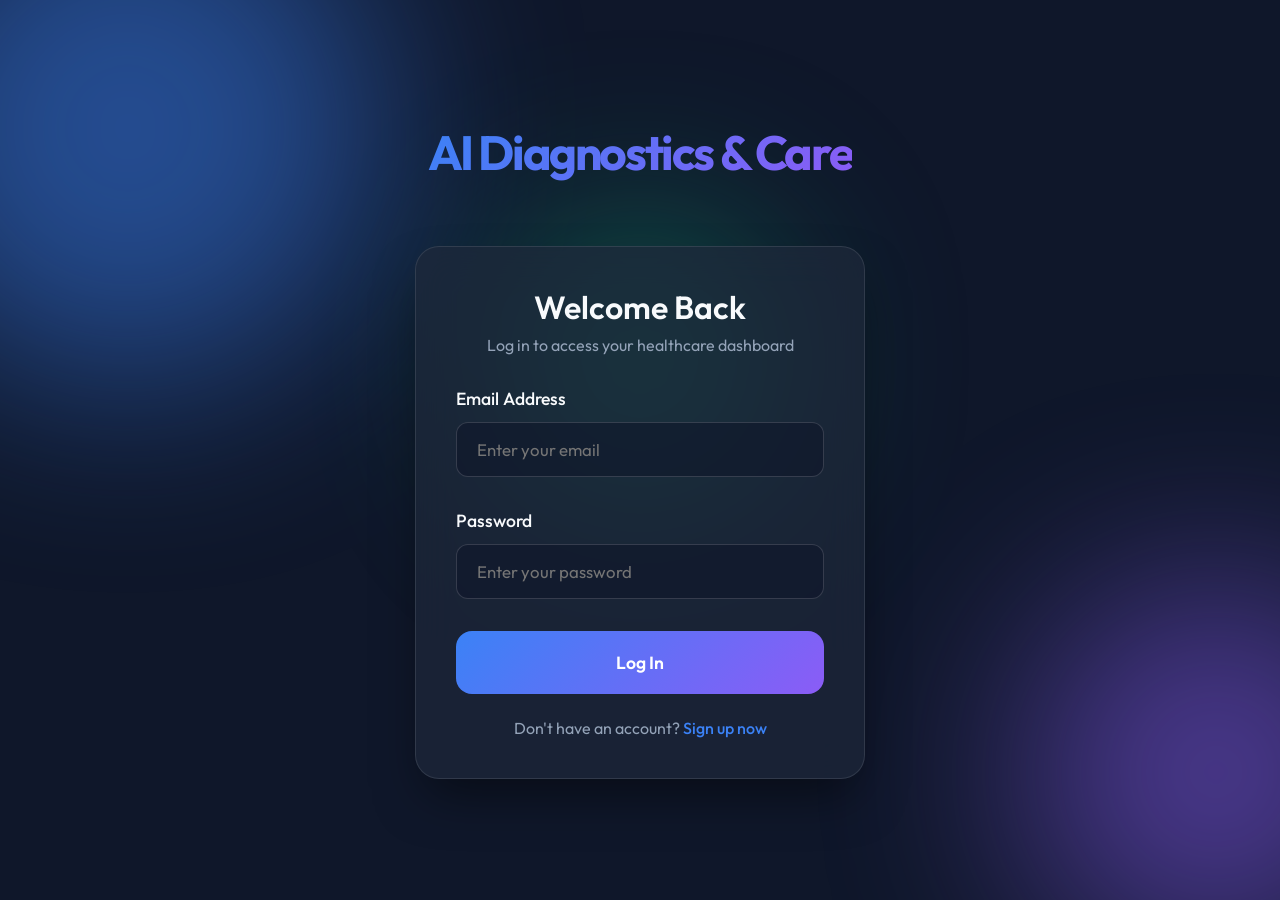
==== Frontend/auth.html @ 9ebc0447 "Initial commit: Medical AI project setup" ====
<!DOCTYPE html>
<html lang="en">

<head>
    <meta charset="UTF-8">
    <meta name="viewport" content="width=device-width, initial-scale=1.0">
    <title>Authentication - AI Healthcare</title>
    <link href="https://fonts.googleapis.com/css2?family=Outfit:wght@300;400;500;600;700&display=swap" rel="stylesheet">
    <link rel="stylesheet" href="styles.css">
</head>

<body>
    <div class="background-globes">
        <div class="globe globe-1"></div>
        <div class="globe globe-2"></div>
        <div class="globe globe-3"></div>
    </div>

    <main class="app-container auth-container">
        <div class="app-header">
            <h1>AI Diagnostics & Care</h1>
        </div>
        <div class="auth-card-wrap">
            <!-- Login -->
            <div class="card auth-card fade-in" id="login-card">
                <div class="auth-header">
                    <h2>Welcome Back</h2>
                    <p>Log in to access your healthcare dashboard</p>
                </div>
                <form id="login-form">
                    <div id="login-error" class="error-text hidden"></div>
                    <div class="input-group">
                        <label for="login-email">Email Address</label>
                        <input type="email" id="login-email" class="auth-input" placeholder="Enter your email"
                            required autocomplete="off">
                    </div>
                    <div class="input-group">
                        <label for="login-password">Password</label>
                        <input type="password" id="login-password" class="auth-input" placeholder="Enter your password"
                            required>
                    </div>
                    <button type="submit" class="primary-btn glow-effect mt-2" id="login-btn">
                        <span class="btn-text">Log In</span>
                        <div class="loader hidden" id="login-loader"></div>
                    </button>
                    <p class="auth-switch">Don't have an account? <span class="link-text" id="show-signup">Sign up
                            now</span></p>
                </form>
            </div>

            <!-- Sign Up -->
            <div class="card auth-card hidden slide-up" id="signup-card">
                <div class="auth-header">
                    <h2>Create Account</h2>
                    <p>Join us for AI-powered diagnostics</p>
                </div>
                <form id="signup-form">
                    <div id="signup-error" class="error-text hidden"></div>
                    <div class="input-group">
                        <label for="signup-full-name">Full Name</label>
                        <input type="text" id="signup-full-name" class="auth-input" placeholder="Enter your full name"
                            required autocomplete="off">
                    </div>
                    <div class="input-group">
                        <label for="signup-email">Email Address</label>
                        <input type="email" id="signup-email" class="auth-input" placeholder="Enter your email"
                            required autocomplete="off">
                    </div>
                    <div class="input-group">
                        <label for="signup-phone">Phone Number (Optional)</label>
                        <input type="tel" id="signup-phone" class="auth-input" placeholder="e.g. +1 234 567 890">
                    </div>
                    <div class="input-group">
                        <label for="signup-password">Password</label>
                        <input type="password" id="signup-password" class="auth-input" placeholder="Create a password"
                            required>
                    </div>
                    <button type="submit" class="primary-btn glow-effect mt-2" id="signup-btn">
                        <span class="btn-text">Sign Up</span>
                        <div class="loader hidden" id="signup-loader"></div>
                    </button>
                    <p class="auth-switch">Already have an account? <span class="link-text" id="show-login">Log
                            in</span></p>
                </form>
            </div>
        </div>
    </main>

    <script src="auth.js"></script>
</body>

</html>
---- Frontend/styles.css ----
:root {
    --bg-color: #0f172a;
    --card-bg: rgba(30, 41, 59, 0.7);
    --card-border: rgba(255, 255, 255, 0.1);
    --text-primary: #f8fafc;
    --text-secondary: #94a3b8;
    --accent-primary: #3b82f6;
    --accent-hover: #2563eb;
    --accent-gradient: linear-gradient(135deg, #3b82f6 0%, #8b5cf6 100%);
    --success-gradient: linear-gradient(135deg, #10b981 0%, #059669 100%);
    --input-bg: rgba(15, 23, 42, 0.6);
    --input-border: rgba(255, 255, 255, 0.15);
    --input-focus: #3b82f6;
    --ai-msg-bg: rgba(59, 130, 246, 0.15);
    --user-msg-bg: rgba(139, 92, 246, 0.2);
}

* {
    box-sizing: border-box;
    margin: 0;
    padding: 0;
}

body {
    font-family: 'Outfit', -apple-system, BlinkMacSystemFont, 'Segoe UI', Roboto, Helvetica, Arial, sans-serif;
    background-color: var(--bg-color);
    color: var(--text-primary);
    min-height: 100vh;
    display: flex;
    justify-content: center;
    align-items: center;
    position: relative;
    overflow-x: hidden;
    padding: 2rem;
}

/* Background Animations */
.background-globes {
    position: fixed;
    top: 0;
    left: 0;
    width: 100vw;
    height: 100vh;
    z-index: -1;
    overflow: hidden;
    pointer-events: none;
}

.globe {
    position: absolute;
    border-radius: 50%;
    filter: blur(100px);
    opacity: 0.5;
    animation: float 20s infinite ease-in-out alternate;
}

.globe-1 {
    width: 40vw;
    height: 40vw;
    background: #3b82f6;
    top: -10vw;
    left: -10vw;
    animation-delay: 0s;
}

.globe-2 {
    width: 30vw;
    height: 30vw;
    background: #8b5cf6;
    bottom: -5vw;
    right: -10vw;
    animation-delay: -5s;
}

.globe-3 {
    width: 20vw;
    height: 20vw;
    background: #10b981;
    top: 40%;
    left: 50%;
    transform: translate(-50%, -50%);
    animation-delay: -10s;
}

@keyframes float {
    0% { transform: translate(0, 0) scale(1); }
    100% { transform: translate(30px, 50px) scale(1.1); }
}

/* Main Container */
.app-container {
    width: 100%;
    max-width: 800px;
    display: flex;
    flex-direction: column;
    gap: 2rem;
    z-index: 1;
}

.app-header {
    text-align: center;
    margin-bottom: 1rem;
}

.app-header h1 {
    font-size: 3rem;
    font-weight: 700;
    background: var(--accent-gradient);
    -webkit-background-clip: text;
    -webkit-text-fill-color: transparent;
    margin-bottom: 1rem;
    letter-spacing: -0.05em;
}

.app-header p {
    font-size: 1.1rem;
    color: var(--text-secondary);
    max-width: 600px;
    margin: 0 auto;
    line-height: 1.6;
}

/* Cards */
.card {
    background: var(--card-bg);
    backdrop-filter: blur(20px);
    -webkit-backdrop-filter: blur(20px);
    border: 1px solid var(--card-border);
    border-radius: 24px;
    padding: 2.5rem;
    box-shadow: 0 25px 50px -12px rgba(0, 0, 0, 0.5);
    transition: all 0.3s ease;
}

.fade-in {
    animation: fadeIn 0.8s ease-out forwards;
}

.slide-up {
    animation: slideUp 0.6s ease-out forwards;
}

@keyframes fadeIn {
    from { opacity: 0; }
    to { opacity: 1; }
}

@keyframes slideUp {
    from { opacity: 0; transform: translateY(20px); }
    to { opacity: 1; transform: translateY(0); }
}

/* Input Styles */
.input-group {
    display: flex;
    flex-direction: column;
    gap: 0.75rem;
    margin-bottom: 2rem;
}

.input-group label {
    font-size: 1.1rem;
    font-weight: 500;
    color: var(--text-primary);
}

textarea {
    width: 100%;
    min-height: 150px;
    background: var(--input-bg);
    border: 1px solid var(--input-border);
    border-radius: 16px;
    padding: 1.25rem;
    color: var(--text-primary);
    font-family: inherit;
    font-size: 1.05rem;
    line-height: 1.6;
    resize: vertical;
    transition: all 0.3s ease;
}

textarea:focus, input:focus {
    outline: none;
    border-color: var(--input-focus);
    box-shadow: 0 0 0 4px rgba(59, 130, 246, 0.15);
}

textarea::placeholder {
    color: rgba(148, 163, 184, 0.6);
}

/* Buttons */
.primary-btn {
    width: 100%;
    padding: 1.25rem;
    border: none;
    border-radius: 16px;
    background: var(--accent-gradient);
    color: white;
    font-size: 1.1rem;
    font-weight: 600;
    font-family: inherit;
    cursor: pointer;
    position: relative;
    overflow: hidden;
    transition: all 0.3s ease;
    display: flex;
    justify-content: center;
    align-items: center;
    gap: 10px;
}

.primary-btn:hover {
    transform: translateY(-2px);
    box-shadow: 0 10px 25px -5px rgba(59, 130, 246, 0.5);
}

.primary-btn:active {
    transform: translateY(1px);
}

.secondary-btn {
    width: 100%;
    padding: 1rem;
    border: none;
    border-radius: 12px;
    background: var(--success-gradient);
    color: white;
    font-size: 1.05rem;
    font-weight: 600;
    font-family: inherit;
    cursor: pointer;
    transition: all 0.3s ease;
    margin-top: 1rem;
}

.secondary-btn:hover {
    transform: translateY(-2px);
    box-shadow: 0 10px 25px -5px rgba(16, 185, 129, 0.4);
}

.icon-btn {
    background: none;
    border: none;
    color: var(--text-secondary);
    font-size: 2rem;
    cursor: pointer;
    transition: color 0.2s ease;
    line-height: 1;
}

.icon-btn:hover {
    color: var(--text-primary);
}

/* Loader */
.loader {
    width: 24px;
    height: 24px;
    border: 3px solid rgba(255, 255, 255, 0.3);
    border-top: 3px solid white;
    border-radius: 50%;
    animation: spin 1s linear infinite;
}

@keyframes spin {
    0% { transform: rotate(0deg); }
    100% { transform: rotate(360deg); }
}

/* Results Area */
.result-box {
    margin-top: 2rem;
    padding: 1.5rem;
    background: rgba(16, 185, 129, 0.1);
    border: 1px solid rgba(16, 185, 129, 0.2);
    border-radius: 16px;
    animation: slideUp 0.5s ease-out forwards;
}

.result-box h3 {
    color: #34d399;
    margin-bottom: 0.5rem;
    font-size: 1.2rem;
}

.result-box p {
    font-size: 1.1rem;
    line-height: 1.6;
    margin-bottom: 1rem;
}

.hidden {
    display: none !important;
}

/* Chat Section */
.chat-header {
    display: flex;
    justify-content: space-between;
    align-items: center;
    margin-bottom: 1.5rem;
    padding-bottom: 1.5rem;
    border-bottom: 1px solid var(--card-border);
}

.chat-header h2 {
    font-size: 1.5rem;
    font-weight: 600;
}

.chat-window {
    height: 350px;
    overflow-y: auto;
    display: flex;
    flex-direction: column;
    gap: 1.5rem;
    padding-right: 1rem;
    margin-bottom: 1.5rem;
}

.chat-window::-webkit-scrollbar {
    width: 6px;
}

.chat-window::-webkit-scrollbar-track {
    background: rgba(255, 255, 255, 0.05);
    border-radius: 10px;
}

.chat-window::-webkit-scrollbar-thumb {
    background: rgba(255, 255, 255, 0.2);
    border-radius: 10px;
}

.message {
    display: flex;
    gap: 1rem;
    max-width: 85%;
}

.ai-message {
    align-self: flex-start;
}

.user-message {
    align-self: flex-end;
    flex-direction: row-reverse;
}

.avatar {
    width: 40px;
    height: 40px;
    border-radius: 50%;
    display: flex;
    justify-content: center;
    align-items: center;
    font-weight: 600;
    font-size: 0.9rem;
    flex-shrink: 0;
}

.ai-message .avatar {
    background: var(--accent-gradient);
    color: white;
}

.user-message .avatar {
    background: rgba(255, 255, 255, 0.1);
    border: 1px solid rgba(255, 255, 255, 0.2);
    color: white;
}

.bubble {
    padding: 1rem;
    border-radius: 16px;
    line-height: 1.5;
    font-size: 1.05rem;
}

.ai-message .bubble {
    background: var(--ai-msg-bg);
    border: 1px solid rgba(59, 130, 246, 0.2);
    border-top-left-radius: 4px;
}

.user-message .bubble {
    background: var(--user-msg-bg);
    border: 1px solid rgba(139, 92, 246, 0.2);
    border-top-right-radius: 4px;
}

.chat-input-area {
    display: flex;
    gap: 1rem;
    position: relative;
}

.chat-input-area input {
    flex: 1;
    background: var(--input-bg);
    border: 1px solid var(--input-border);
    border-radius: 24px;
    padding: 1rem 1.5rem;
    color: var(--text-primary);
    font-family: inherit;
    font-size: 1.05rem;
    transition: all 0.3s ease;
}

.send-btn {
    width: 50px;
    height: 50px;
    border-radius: 50%;
    border: none;
    background: var(--accent-gradient);
    color: white;
    display: flex;
    justify-content: center;
    align-items: center;
    cursor: pointer;
    transition: all 0.3s ease;
    flex-shrink: 0;
}

.send-btn:hover {
    transform: scale(1.05);
    box-shadow: 0 5px 15px rgba(59, 130, 246, 0.4);
}

.send-btn:active {
    transform: scale(0.95);
}

.typing-indicator {
    display: flex;
    gap: 4px;
    padding: 5px;
}

.typing-indicator span {
    width: 6px;
    height: 6px;
    background-color: var(--text-secondary);
    border-radius: 50%;
    animation: typing 1.4s infinite ease-in-out both;
}

.typing-indicator span:nth-child(1) { animation-delay: -0.32s; }
.typing-indicator span:nth-child(2) { animation-delay: -0.16s; }

@keyframes typing {
    0%, 80%, 100% { transform: scale(0); }
    40% { transform: scale(1); }
}

@media (max-width: 640px) {
    body { padding: 1rem; }
    .app-header h1 { font-size: 2.2rem; }
    .card { padding: 1.5rem; }
    .message { max-width: 95%; }
}

/* Authentication Styles */
.auth-container {
    max-width: 450px;
    align-items: center;
}

.auth-card-wrap {
    width: 100%;
}

.auth-header {
    text-align: center;
    margin-bottom: 2rem;
}

.auth-header h2 {
    font-size: 2rem;
    font-weight: 600;
    margin-bottom: 0.5rem;
    color: var(--text-primary);
}

.auth-header p {
    color: var(--text-secondary);
    font-size: 1rem;
}

.auth-input {
    width: 100%;
    background: var(--input-bg);
    border: 1px solid var(--input-border);
    border-radius: 12px;
    padding: 1rem 1.25rem;
    color: var(--text-primary);
    font-family: inherit;
    font-size: 1.05rem;
    transition: all 0.3s ease;
}

.mt-2 {
    margin-top: 1.5rem;
}

.auth-switch {
    text-align: center;
    margin-top: 1.5rem;
    color: var(--text-secondary);
}

.link-text {
    color: var(--accent-primary);
    cursor: pointer;
    font-weight: 500;
    transition: color 0.3s ease;
}

.link-text:hover {
    color: var(--accent-hover);
    text-decoration: underline;
}

.error-text {
    color: #ef4444;
    background: rgba(239, 68, 68, 0.1);
    border: 1px solid rgba(239, 68, 68, 0.2);
    padding: 1rem;
    border-radius: 8px;
    margin-bottom: 1.5rem;
    font-size: 0.95rem;
    text-align: center;
}

/* Doctor Selection Styles */
.section-subtitle {
    font-size: 1rem;
    font-weight: 600;
    color: var(--text-secondary);
    text-transform: uppercase;
    letter-spacing: 0.05em;
    margin-bottom: 1rem;
}

.doctor-list {
    display: flex;
    flex-direction: column;
    gap: 1rem;
    margin-top: 1rem;
}

.doctor-card {
    background: rgba(255, 255, 255, 0.05);
    border: 1px solid rgba(255, 255, 255, 0.1);
    border-radius: 16px;
    padding: 1.25rem;
    display: flex;
    justify-content: space-between;
    align-items: center;
    transition: all 0.3s ease;
}

.doctor-card:hover {
    background: rgba(255, 255, 255, 0.08);
    border-color: var(--accent-primary);
    transform: translateX(5px);
}

.doc-info {
    display: flex;
    flex-direction: column;
    gap: 4px;
}

.doc-info strong {
    font-size: 1.1rem;
    color: var(--text-primary);
}

.doc-info span { font-size: 0.9rem; color: var(--text-secondary); }

.book-btn {
    background: var(--accent-gradient);
    border: none;
    color: white;
    padding: 0.6rem 1.2rem;
    border-radius: 10px;
    font-weight: 600;
    cursor: pointer;
    transition: all 0.3s ease;
}

.book-btn:hover {
    transform: scale(1.05);
    box-shadow: 0 4px 15px rgba(59, 130, 246, 0.4);
}

.small-text {
    font-size: 0.9rem;
    color: var(--text-secondary);
    text-align: center;
    margin-top: 1.5rem;
}

.mt-3 {
    margin-top: 2rem;
}

/* Navigation Styles */
.app-nav {
    display: flex;
    justify-content: center;
    gap: 1rem;
    margin-bottom: 1rem;
    z-index: 2;
}

.nav-btn {
    background: rgba(255, 255, 255, 0.05);
    border: 1px solid var(--card-border);
    color: var(--text-secondary);
    padding: 0.75rem 1.5rem;
    border-radius: 50px;
    font-family: inherit;
    font-weight: 600;
    cursor: pointer;
    transition: all 0.3s ease;
    backdrop-filter: blur(10px);
}

.nav-btn:hover {
    background: rgba(255, 255, 255, 0.1);
    color: var(--text-primary);
}

.nav-btn.active {
    background: var(--accent-gradient);
    color: white;
    border-color: transparent;
    box-shadow: 0 4px 15px rgba(59, 130, 246, 0.3);
}

/* Dashboard Styles */
.dashboard-header {
    display: flex;
    justify-content: space-between;
    align-items: center;
    margin-bottom: 2rem;
}

.icon-btn-small {
    background: rgba(255, 255, 255, 0.1);
    border: none;
    color: var(--text-primary);
    width: 36px;
    height: 36px;
    border-radius: 50%;
    cursor: pointer;
    font-size: 1.2rem;
    display: flex;
    justify-content: center;
    align-items: center;
    transition: all 0.3s ease;
}

.icon-btn-small:hover {
    background: rgba(255, 255, 255, 0.2);
    transform: rotate(180deg);
}

.appointments-list {
    display: flex;
    flex-direction: column;
    gap: 1.25rem;
    max-height: 500px;
    overflow-y: auto;
    padding-right: 0.5rem;
}

.appointment-item {
    background: rgba(15, 23, 42, 0.4);
    border: 1px solid var(--card-border);
    border-radius: 16px;
    padding: 1.5rem;
    display: flex;
    justify-content: space-between;
    align-items: center;
    transition: all 0.3s ease;
}

.appointment-item:hover {
    border-color: var(--accent-primary);
    background: rgba(15, 23, 42, 0.6);
}

.apt-main-info {
    display: flex;
    flex-direction: column;
    gap: 6px;
}

.apt-main-info h4 {
    font-size: 1.2rem;
    color: var(--text-primary);
}

.apt-special {
    font-size: 0.9rem;
    color: var(--accent-primary);
    font-weight: 500;
}

.apt-disease {
    font-size: 0.9rem;
    color: var(--text-secondary);
    font-style: italic;
    margin-top: 4px;
}

.apt-time-info {
    text-align: right;
    display: flex;
    flex-direction: column;
    gap: 4px;
}

.apt-date {
    font-weight: 600;
    color: var(--text-primary);
}

.apt-time {
    color: var(--text-secondary);
    font-size: 0.95rem;
}

.apt-status {
    font-size: 0.8rem;
    padding: 4px 10px;
    border-radius: 20px;
    text-transform: uppercase;
    font-weight: 700;
    letter-spacing: 0.05em;
    margin-top: 6px;
    display: inline-block;
}

.status-pending { background: rgba(245, 158, 11, 0.2); color: #fbbf24; }
.status-confirmed { background: rgba(16, 185, 129, 0.2); color: #34d399; }
.status-cancelled { background: rgba(239, 68, 68, 0.2); color: #f87171; }

/* =========================================
   PREMIUM DOCTOR PORTAL UI
   ========================================= */

#doctor-login-section {
    min-height: 100vh;
    display: flex;
    align-items: center;
    justify-content: center;
    background: radial-gradient(circle at top left, #1e293b, #0f172a);
    padding: 2rem;
}

.login-card {
    background: rgba(30, 41, 59, 0.7);
    backdrop-filter: blur(12px);
    border: 1px solid rgba(255, 255, 255, 0.1);
    border-radius: 24px;
    padding: 3.5rem;
    width: 100%;
    max-width: 500px;
    box-shadow: 0 25px 50px -12px rgba(0, 0, 0, 0.5);
    animation: slideUp 0.6s cubic-bezier(0.16, 1, 0.3, 1);
}

.login-header {
    text-align: center;
    margin-bottom: 2.5rem;
}

.login-header h2 {
    font-size: 2.5rem;
    font-weight: 800;
    background: linear-gradient(135deg, #60a5fa, #c084fc);
    -webkit-background-clip: text;
    -webkit-text-fill-color: transparent;
    margin-bottom: 0.5rem;
}

.login-header p {
    color: #94a3b8;
    font-size: 1.1rem;
}

.form-group {
    margin-bottom: 1.5rem;
}

.form-group input, .form-group select {
    width: 100%;
    background: rgba(15, 23, 42, 0.6);
    border: 1px solid rgba(255, 255, 255, 0.1);
    border-radius: 12px;
    padding: 1rem 1.25rem;
    color: white;
    font-size: 1rem;
    transition: all 0.3s ease;
}

.form-group input:focus, .form-group select:focus {
    outline: none;
    border-color: #60a5fa;
    background: rgba(15, 23, 42, 0.8);
    box-shadow: 0 0 0 4px rgba(96, 165, 250, 0.1);
}

.btn-primary {
    width: 100%;
    padding: 1rem;
    border-radius: 12px;
    background: linear-gradient(135deg, #3b82f6, #8b5cf6);
    color: white;
    font-weight: 700;
    font-size: 1.1rem;
    border: none;
    cursor: pointer;
    transition: all 0.3s ease;
    margin-top: 1rem;
}

.btn-primary:hover {
    transform: translateY(-2px);
    box-shadow: 0 10px 20px -5px rgba(59, 130, 246, 0.5);
    filter: brightness(1.1);
}

.toggle-text {
    text-align: center;
    margin-top: 1.5rem;
    color: #94a3b8;
}

.toggle-text a {
    color: #60a5fa;
    text-decoration: none;
    font-weight: 600;
}

/* Dashboard Styles */
#doctor-dashboard {
    padding: 2rem;
    max-width: 1200px;
    margin: 0 auto;
}

.dash-header {
    display: flex;
    justify-content: space-between;
    align-items: center;
    margin-bottom: 3rem;
    padding-bottom: 1.5rem;
    border-bottom: 1px solid rgba(255, 255, 255, 0.1);
}

.dash-header h2 {
    font-size: 2rem;
    font-weight: 700;
}

.appointment-grid {
    display: grid;
    grid-template-columns: repeat(auto-fill, minmax(350px, 1fr));
    gap: 1.5rem;
}

.appointment-card {
    background: rgba(30, 41, 59, 0.4);
    border: 1px solid rgba(255, 255, 255, 0.05);
    border-radius: 20px;
    padding: 1.5rem;
    transition: all 0.3s ease;
    position: relative;
    overflow: hidden;
}

.appointment-card:hover {
    background: rgba(30, 41, 59, 0.6);
    transform: translateY(-5px);
    border-color: rgba(96, 165, 250, 0.3);
}

.status-badge {
    position: absolute;
    top: 1.5rem;
    right: 1.5rem;
    padding: 0.4rem 0.8rem;
    border-radius: 20px;
    font-size: 0.75rem;
    font-weight: 700;
    text-transform: uppercase;
    letter-spacing: 0.05em;
}

.badge-pending { background: rgba(245, 158, 11, 0.1); color: #fbbf24; }
.badge-confirmed { background: rgba(16, 185, 129, 0.1); color: #34d399; }

.patient-info h3 {
    font-size: 1.25rem;
    margin-bottom: 0.5rem;
    color: #f8fafc;
}

.info-row {
    display: flex;
    align-items: center;
    gap: 0.75rem;
    color: #94a3b8;
    margin-bottom: 0.5rem;
    font-size: 0.95rem;
}

.diagnosis-box {
    margin-top: 1.25rem;
    padding: 1rem;
    background: rgba(15, 23, 42, 0.4);
    border-radius: 12px;
    border: 1px dashed rgba(255, 255, 255, 0.1);
}

.diagnosis-label {
    font-size: 0.75rem;
    color: #64748b;
    text-transform: uppercase;
    font-weight: 700;
    display: block;
    margin-bottom: 0.25rem;
}

.action-btns {
    display: flex;
    gap: 0.75rem;
    margin-top: 1.5rem;
}

@keyframes slideUp {
    from { opacity: 0; transform: translateY(20px); }
    to { opacity: 1; transform: translateY(0); }
}
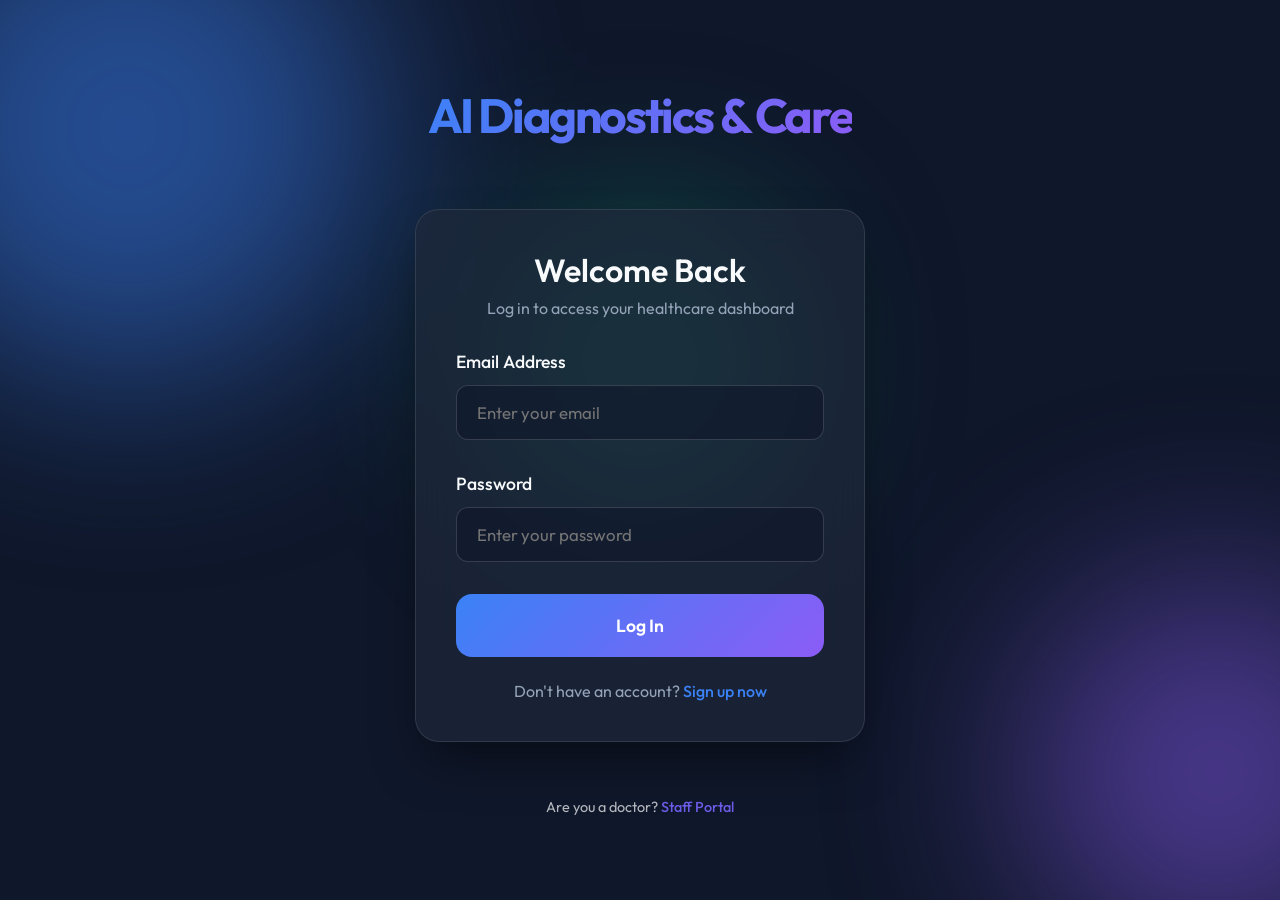
==== commit b2ac829c: "add authentication routing and doctor link" ====
--- a/Frontend/auth.html
+++ b/Frontend/auth.html
@@ -84,6 +84,10 @@
                 </form>
             </div>
         </div>
+        
+        <div style="text-align: center; margin-top: 1.5rem; color: rgba(255, 255, 255, 0.7); font-size: 0.9rem;">
+            Are you a doctor? <a href="doctor.html" class="link-text" style="color: #6c5ce7; text-decoration: none; font-weight: 500;">Staff Portal</a>
+        </div>
     </main>
 
     <script src="auth.js"></script>
